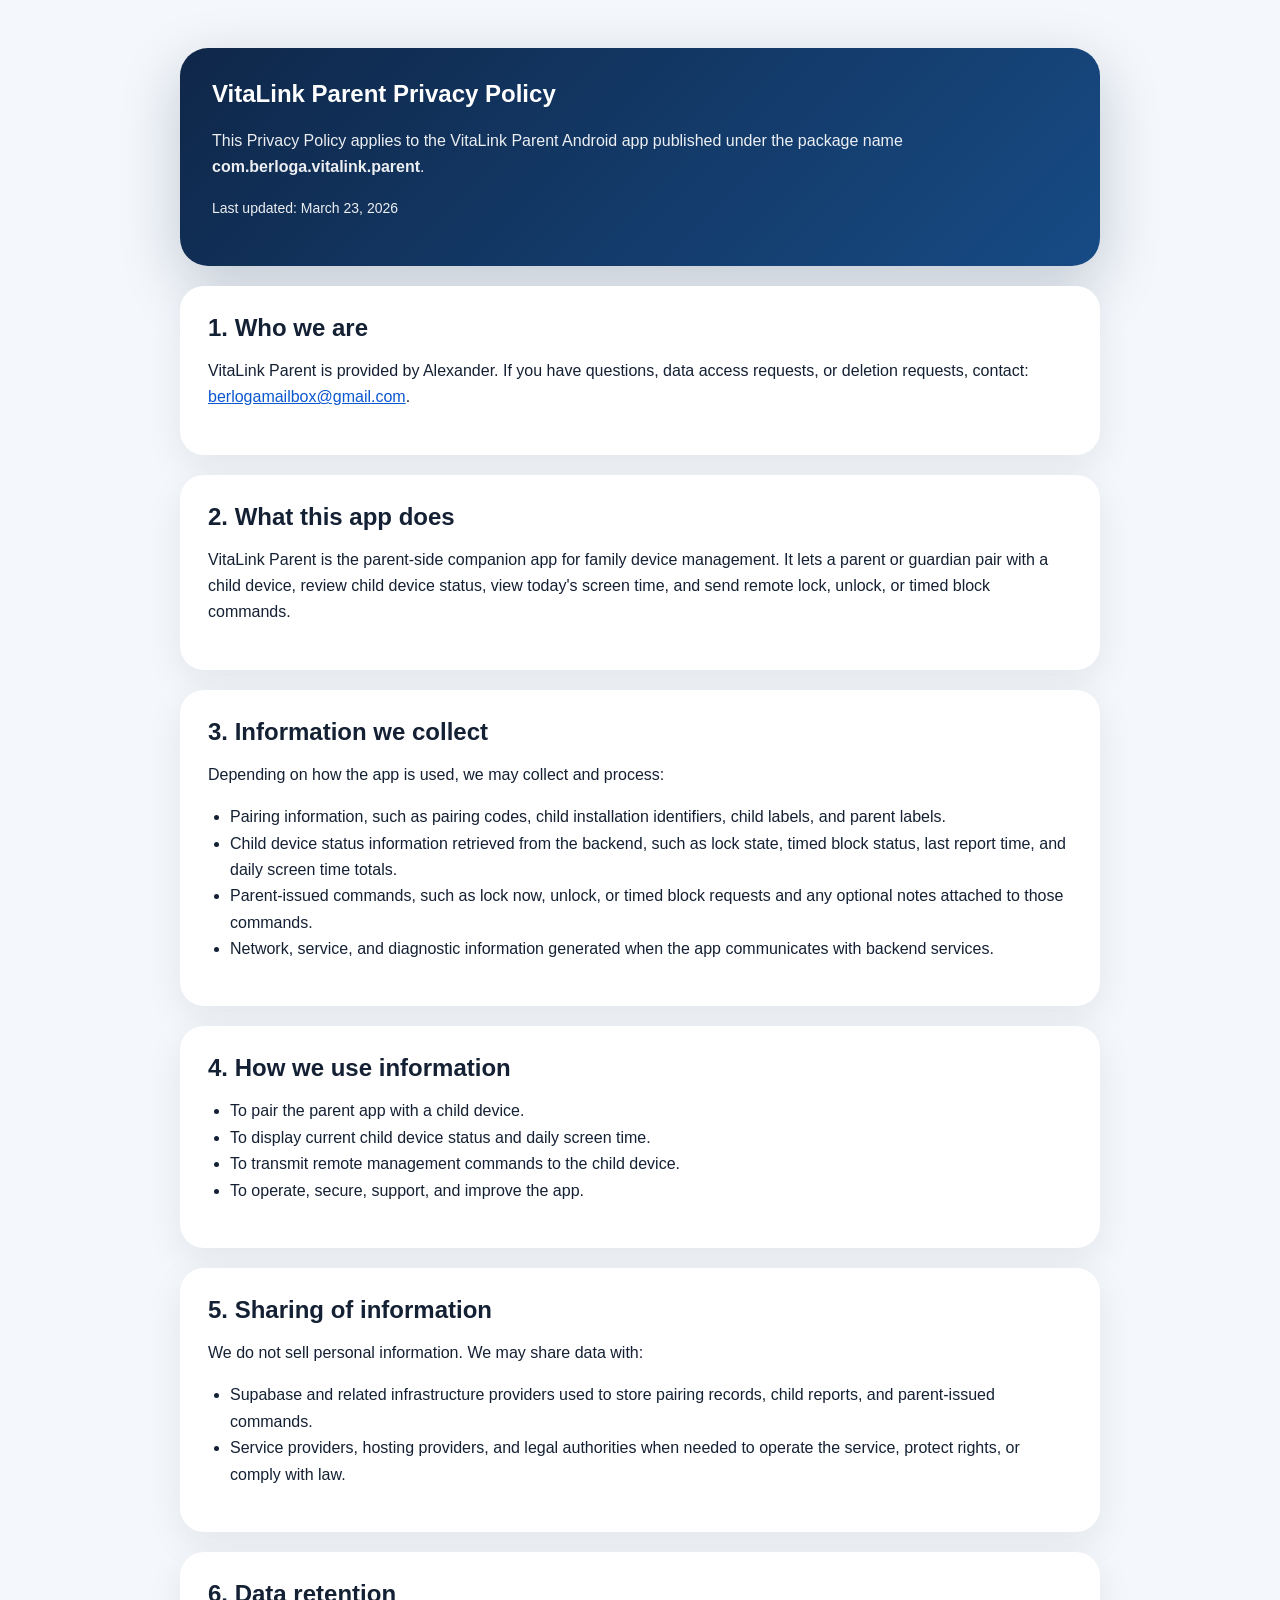
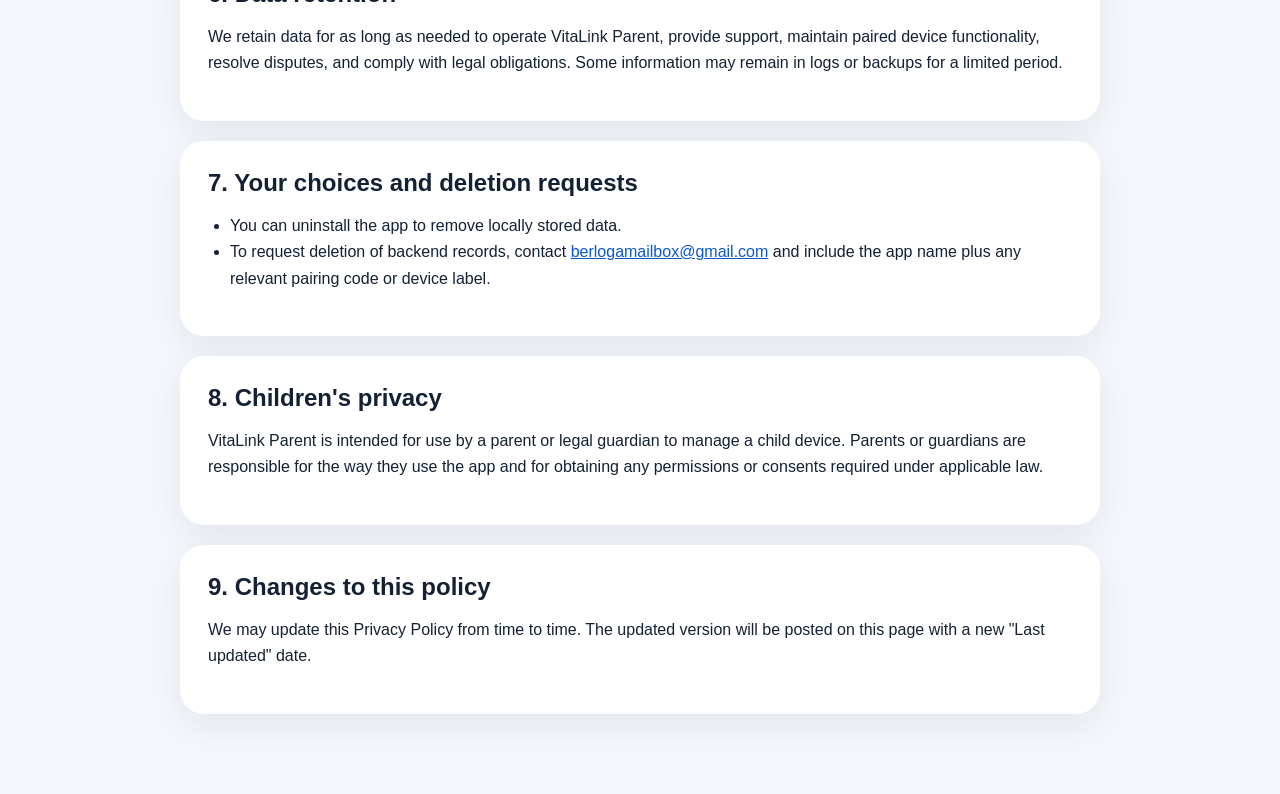
==== vitalink-parent-privacy.html @ c20fc1e4 "Add VitaLink privacy policy pages" ====
<!doctype html>
<html lang="en">
  <head>
    <meta charset="utf-8" />
    <meta name="viewport" content="width=device-width, initial-scale=1" />
    <title>VitaLink Parent Privacy Policy</title>
    <link rel="stylesheet" href="/privacy.css" />
  </head>
  <body>
    <main class="page">
      <section class="hero">
        <h1>VitaLink Parent Privacy Policy</h1>
        <p>
          This Privacy Policy applies to the VitaLink Parent Android app
          published under the package name
          <strong>com.berloga.vitalink.parent</strong>.
        </p>
        <p class="meta">Last updated: March 23, 2026</p>
      </section>

      <section class="card">
        <h2>1. Who we are</h2>
        <p>
          VitaLink Parent is provided by Alexander. If you have questions,
          data access requests, or deletion requests, contact:
          <a href="mailto:berlogamailbox@gmail.com">berlogamailbox@gmail.com</a>.
        </p>
      </section>

      <section class="card">
        <h2>2. What this app does</h2>
        <p>
          VitaLink Parent is the parent-side companion app for family device
          management. It lets a parent or guardian pair with a child device,
          review child device status, view today's screen time, and send remote
          lock, unlock, or timed block commands.
        </p>
      </section>

      <section class="card">
        <h2>3. Information we collect</h2>
        <p>Depending on how the app is used, we may collect and process:</p>
        <ul>
          <li>
            Pairing information, such as pairing codes, child installation
            identifiers, child labels, and parent labels.
          </li>
          <li>
            Child device status information retrieved from the backend, such as
            lock state, timed block status, last report time, and daily screen
            time totals.
          </li>
          <li>
            Parent-issued commands, such as lock now, unlock, or timed block
            requests and any optional notes attached to those commands.
          </li>
          <li>
            Network, service, and diagnostic information generated when the app
            communicates with backend services.
          </li>
        </ul>
      </section>

      <section class="card">
        <h2>4. How we use information</h2>
        <ul>
          <li>To pair the parent app with a child device.</li>
          <li>To display current child device status and daily screen time.</li>
          <li>To transmit remote management commands to the child device.</li>
          <li>To operate, secure, support, and improve the app.</li>
        </ul>
      </section>

      <section class="card">
        <h2>5. Sharing of information</h2>
        <p>We do not sell personal information. We may share data with:</p>
        <ul>
          <li>
            Supabase and related infrastructure providers used to store pairing
            records, child reports, and parent-issued commands.
          </li>
          <li>
            Service providers, hosting providers, and legal authorities when
            needed to operate the service, protect rights, or comply with law.
          </li>
        </ul>
      </section>

      <section class="card">
        <h2>6. Data retention</h2>
        <p>
          We retain data for as long as needed to operate VitaLink Parent,
          provide support, maintain paired device functionality, resolve disputes,
          and comply with legal obligations. Some information may remain in logs
          or backups for a limited period.
        </p>
      </section>

      <section class="card">
        <h2>7. Your choices and deletion requests</h2>
        <ul>
          <li>You can uninstall the app to remove locally stored data.</li>
          <li>
            To request deletion of backend records, contact
            <a href="mailto:berlogamailbox@gmail.com">berlogamailbox@gmail.com</a>
            and include the app name plus any relevant pairing code or device label.
          </li>
        </ul>
      </section>

      <section class="card">
        <h2>8. Children's privacy</h2>
        <p>
          VitaLink Parent is intended for use by a parent or legal guardian to
          manage a child device. Parents or guardians are responsible for the way
          they use the app and for obtaining any permissions or consents required
          under applicable law.
        </p>
      </section>

      <section class="card">
        <h2>9. Changes to this policy</h2>
        <p>
          We may update this Privacy Policy from time to time. The updated version
          will be posted on this page with a new "Last updated" date.
        </p>
      </section>
    </main>
  </body>
</html>
---- privacy.css ----
body {
  margin: 0;
  font-family: -apple-system, BlinkMacSystemFont, "Segoe UI", sans-serif;
  background: #f4f7fb;
  color: #142033;
}

a {
  color: #0b57d0;
}

.page {
  max-width: 920px;
  margin: 0 auto;
  padding: 48px 20px 80px;
}

.hero {
  background: linear-gradient(135deg, #0f2749 0%, #174b85 100%);
  color: #ffffff;
  border-radius: 28px;
  padding: 32px;
  box-shadow: 0 20px 60px rgba(15, 39, 73, 0.22);
}

.hero p,
.hero a {
  color: rgba(255, 255, 255, 0.92);
}

.card {
  background: #ffffff;
  border-radius: 24px;
  padding: 28px;
  margin-top: 20px;
  box-shadow: 0 12px 36px rgba(20, 32, 51, 0.08);
}

h1,
h2 {
  margin-top: 0;
}

h2 {
  margin-bottom: 10px;
}

p,
li {
  line-height: 1.65;
}

ul {
  padding-left: 22px;
}

.meta {
  font-size: 14px;
  color: #5d6b82;
}

.grid {
  display: grid;
  grid-template-columns: repeat(auto-fit, minmax(240px, 1fr));
  gap: 18px;
  margin-top: 24px;
}

.tile {
  display: block;
  text-decoration: none;
  color: inherit;
  background: #ffffff;
  border-radius: 22px;
  padding: 24px;
  box-shadow: 0 12px 36px rgba(20, 32, 51, 0.08);
}

.tile h2 {
  margin-bottom: 8px;
}
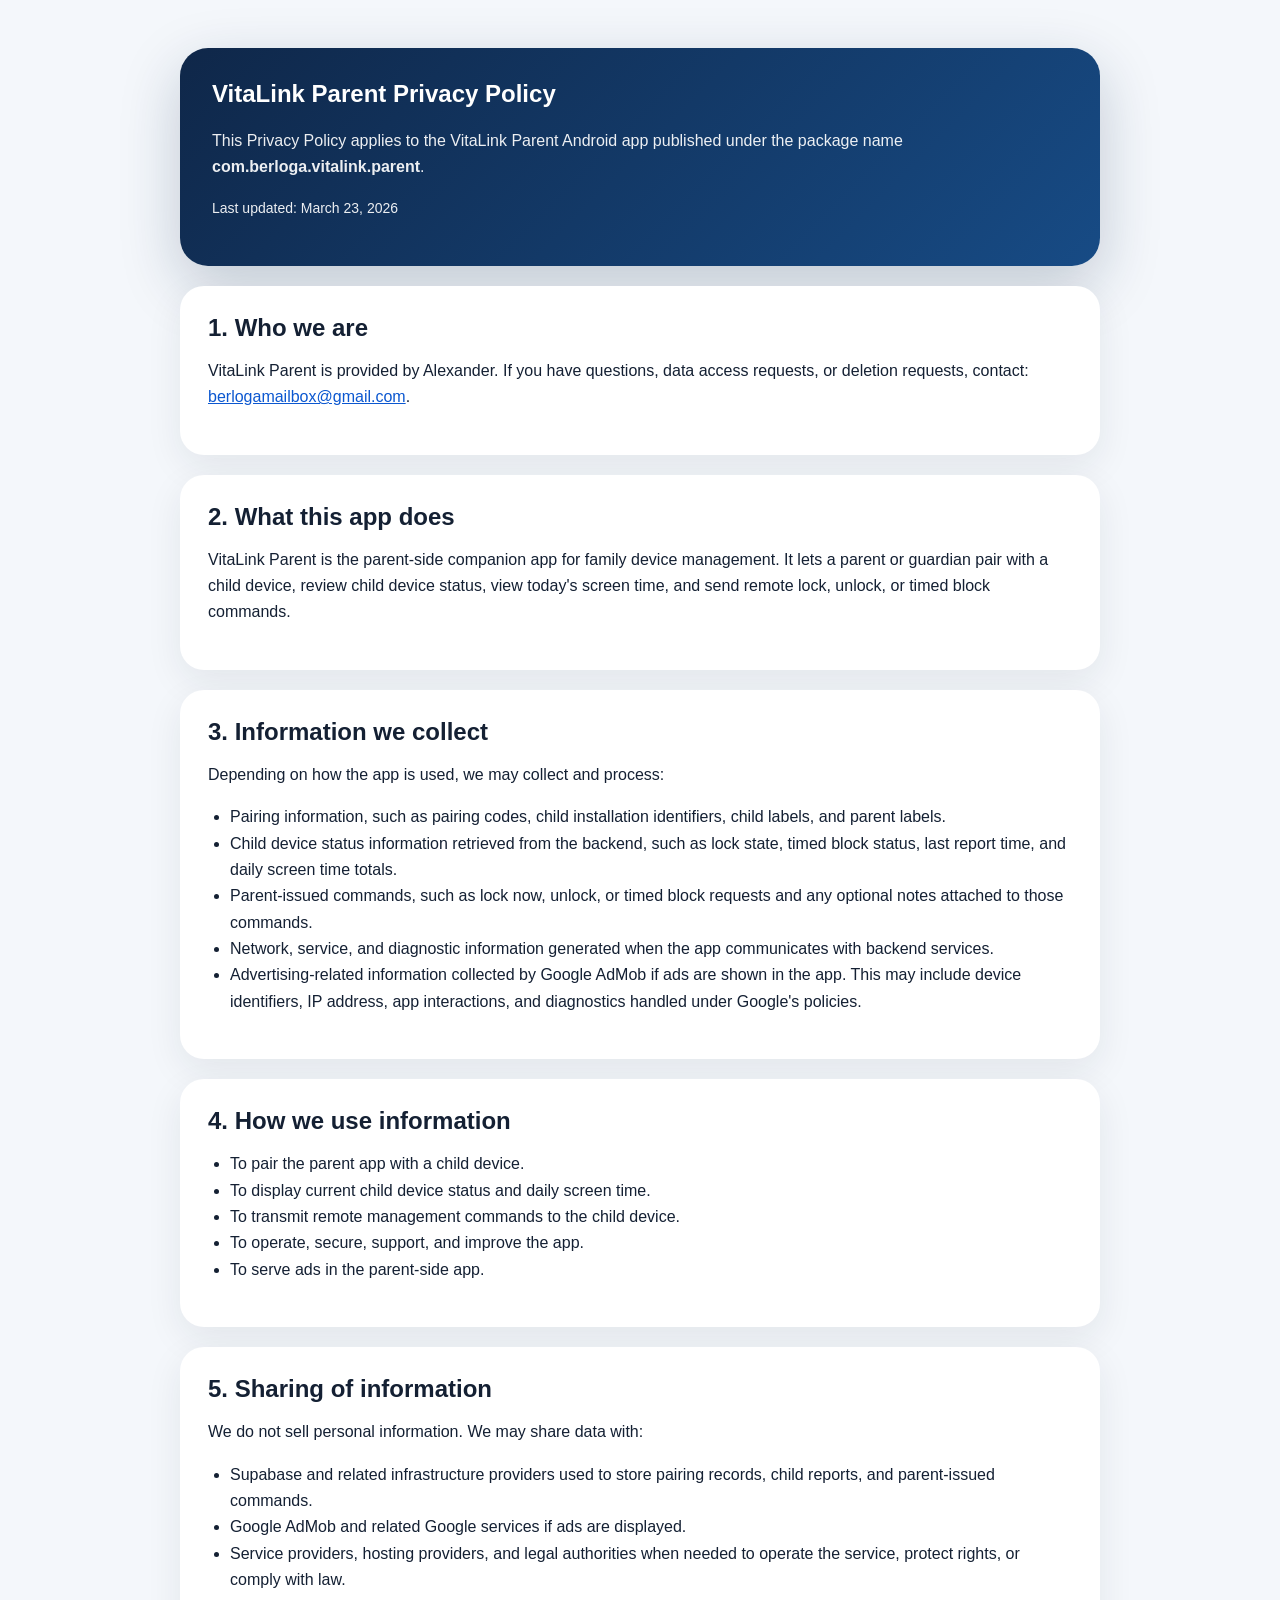
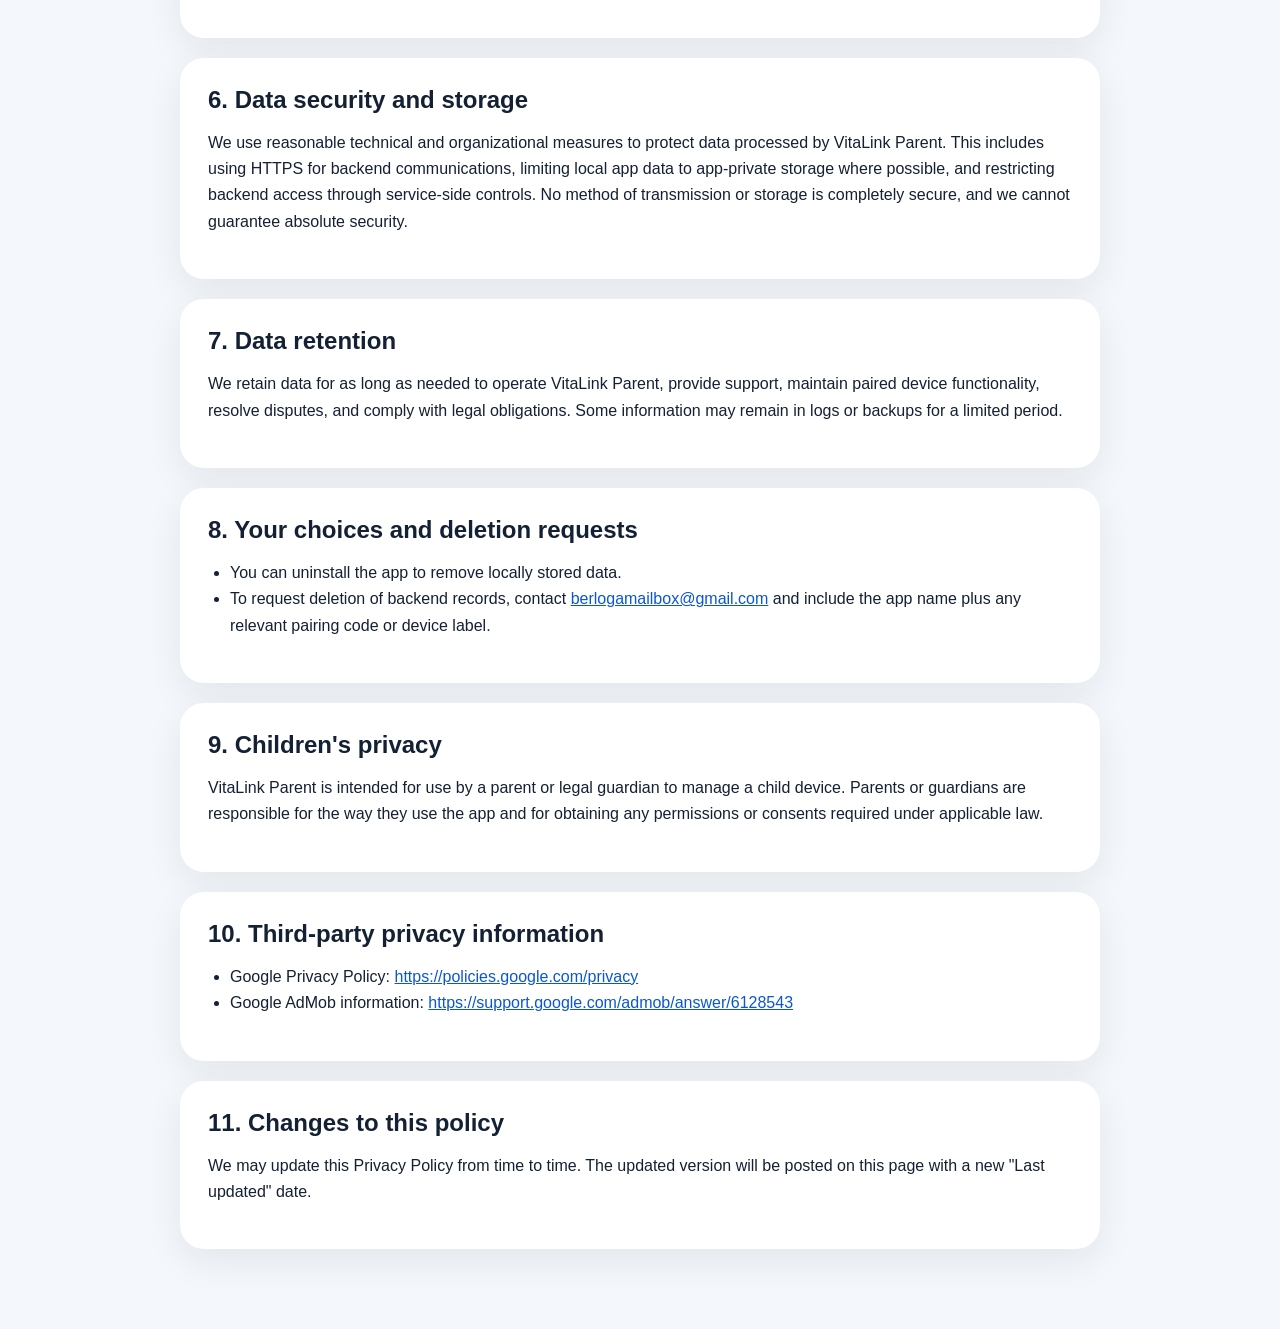
==== commit 24a6a93e: "Update VitaLink Parent privacy policy for ads" ====
--- a/vitalink-parent-privacy.html
+++ b/vitalink-parent-privacy.html
@@ -58,6 +58,11 @@
             Network, service, and diagnostic information generated when the app
             communicates with backend services.
           </li>
+          <li>
+            Advertising-related information collected by Google AdMob if ads are
+            shown in the app. This may include device identifiers, IP address,
+            app interactions, and diagnostics handled under Google's policies.
+          </li>
         </ul>
       </section>
 
@@ -68,6 +73,7 @@
           <li>To display current child device status and daily screen time.</li>
           <li>To transmit remote management commands to the child device.</li>
           <li>To operate, secure, support, and improve the app.</li>
+          <li>To serve ads in the parent-side app.</li>
         </ul>
       </section>
 
@@ -80,6 +86,9 @@
             records, child reports, and parent-issued commands.
           </li>
           <li>
+            Google AdMob and related Google services if ads are displayed.
+          </li>
+          <li>
             Service providers, hosting providers, and legal authorities when
             needed to operate the service, protect rights, or comply with law.
           </li>
@@ -87,7 +96,19 @@
       </section>
 
       <section class="card">
-        <h2>6. Data retention</h2>
+        <h2>6. Data security and storage</h2>
+        <p>
+          We use reasonable technical and organizational measures to protect data
+          processed by VitaLink Parent. This includes using HTTPS for backend
+          communications, limiting local app data to app-private storage where
+          possible, and restricting backend access through service-side controls.
+          No method of transmission or storage is completely secure, and we cannot
+          guarantee absolute security.
+        </p>
+      </section>
+
+      <section class="card">
+        <h2>7. Data retention</h2>
         <p>
           We retain data for as long as needed to operate VitaLink Parent,
           provide support, maintain paired device functionality, resolve disputes,
@@ -97,7 +118,7 @@
       </section>
 
       <section class="card">
-        <h2>7. Your choices and deletion requests</h2>
+        <h2>8. Your choices and deletion requests</h2>
         <ul>
           <li>You can uninstall the app to remove locally stored data.</li>
           <li>
@@ -109,7 +130,7 @@
       </section>
 
       <section class="card">
-        <h2>8. Children's privacy</h2>
+        <h2>9. Children's privacy</h2>
         <p>
           VitaLink Parent is intended for use by a parent or legal guardian to
           manage a child device. Parents or guardians are responsible for the way
@@ -119,7 +140,21 @@
       </section>
 
       <section class="card">
-        <h2>9. Changes to this policy</h2>
+        <h2>10. Third-party privacy information</h2>
+        <ul>
+          <li>
+            Google Privacy Policy:
+            <a href="https://policies.google.com/privacy">https://policies.google.com/privacy</a>
+          </li>
+          <li>
+            Google AdMob information:
+            <a href="https://support.google.com/admob/answer/6128543">https://support.google.com/admob/answer/6128543</a>
+          </li>
+        </ul>
+      </section>
+
+      <section class="card">
+        <h2>11. Changes to this policy</h2>
         <p>
           We may update this Privacy Policy from time to time. The updated version
           will be posted on this page with a new "Last updated" date.
